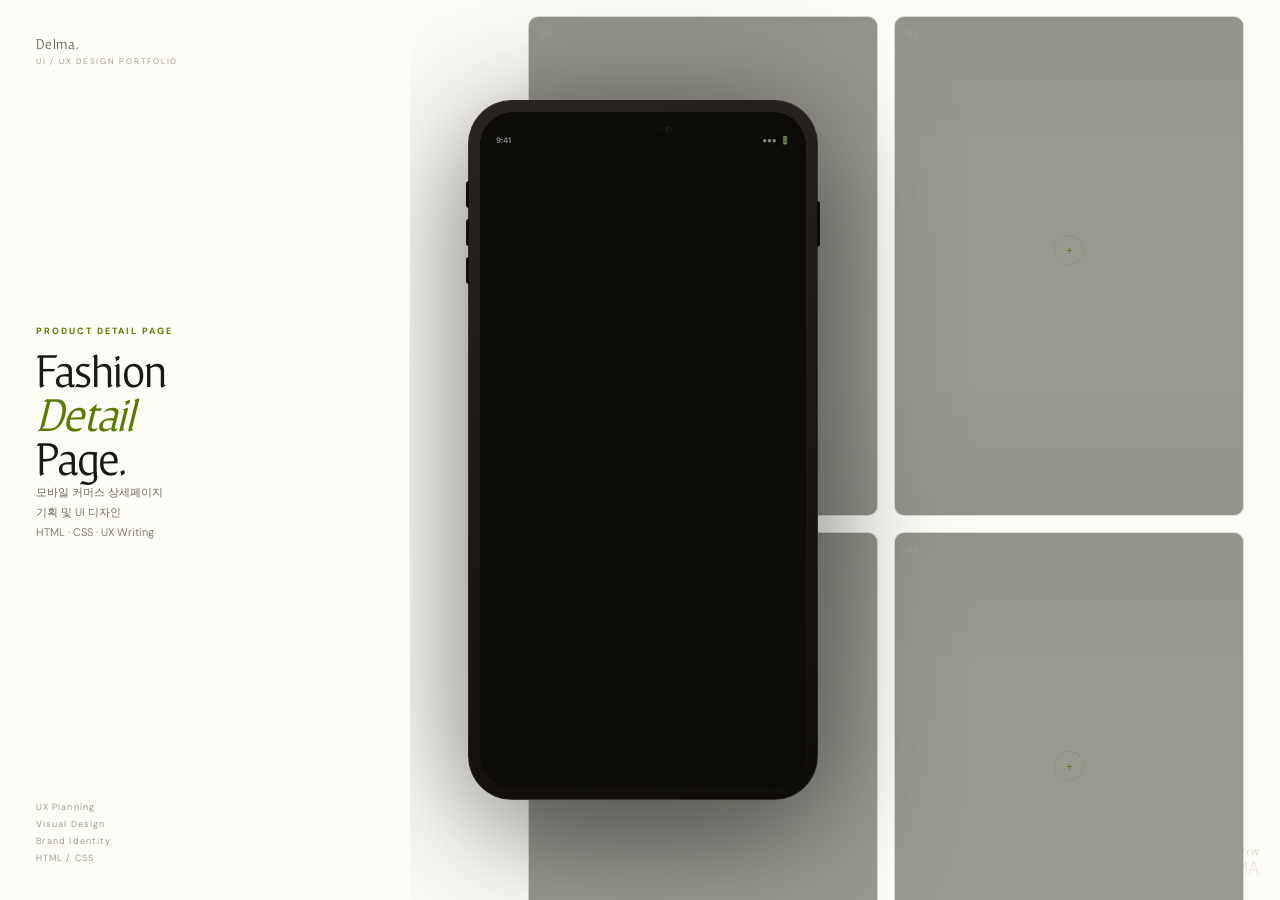
==== delma_portfolio_mockup.html @ aff7050b "changed all files" ====
<!doctype html>
<html lang="ko">
  <head>
    <meta charset="UTF-8" />
    <meta name="viewport" content="width=device-width, initial-scale=1.0" />

    <title>DELMA — Portfolio</title>
    <link rel="stylesheet" href="./css/reset.css" />
    <link rel="stylesheet" href="./css/root.css" />
    <link rel="stylesheet" href="./css/style.css" />
    <link
      href="https://fonts.googleapis.com/css2?family=Noto+Sans+KR:wght@300;400;700;900&family=DM+Sans:wght@300;400;500;700&display=swap"
      rel="stylesheet"
    />
    <style>
      @font-face {
        font-family: "Zen Serif";
        src: url("../fonts/ZEN-SERIF-Regular.otf") format("opentype");
        font-weight: 400;
        font-style: normal;
      }

      * {
        margin: 0;
        padding: 0;
        box-sizing: border-box;
      }
      html,
      body {
        width: 100%;
        height: 100%;
        overflow: hidden;
      }
      .wrap {
        width: 100%;
        height: 100vh;
        min-height: 580px;
        background: var(--bg);
        display: flex;
        align-items: stretch;
        font-family: "DM Sans", sans-serif;
        overflow: hidden;
      }

      /* ══ LEFT ══ */
      .left {
        width: 32%;
        flex-shrink: 0;
        display: flex;
        flex-direction: column;
        justify-content: space-between;
        padding: 36px 28px 36px 36px;
        position: relative;
        z-index: 2;
      }
      .left::after {
        content: "";
        position: absolute;
        right: 0;
        top: 10%;
        bottom: 10%;
        width: 1px;
        background: linear-gradient(
          to bottom,
          transparent,
          var(--border),
          transparent
        );
      }
      .brand {
        font-family: "Zen Serif", serif;
        font-size: 13px;
        color: var(--fg2);
        letter-spacing: 0.06em;
      }
      .brand span {
        display: block;
        font-family: "DM Sans", sans-serif;
        font-size: 8px;
        letter-spacing: 0.22em;
        color: var(--fg3);
        margin-top: 3px;
      }
      .title-eyebrow {
        font-size: 9px;
        letter-spacing: 0.22em;
        color: var(--lime-text);
        font-weight: 700;
        margin-bottom: 14px;
      }
      .title-main {
        font-family: "Zen Serif", serif;
        font-size: 42px;
        font-weight: 400;
        color: var(--fg);
        line-height: 1.05;
        letter-spacing: -1px;
      }
      .title-main em {
        font-style: italic;
        color: var(--lime-text);
      }

      .title-desc {
        font-size: 11px;
        color: var(--fg2);
        line-height: 1.8;
        font-weight: 300;
      }
      .tag-row {
        display: flex;
        flex-direction: column;
        gap: 5px;
      }
      .tag-item {
        font-size: 9px;
        letter-spacing: 0.12em;
        color: var(--fg3);
      }

      /* ══ RIGHT AREA ══ */
      .right-area {
        flex: 1;
        position: relative;
        overflow: hidden;
      }

      /* 백그라운드 이미지 4칸 */
      .bg-grid {
        position: absolute;
        right: 20px;
        top: 0;
        display: grid;
        grid-template-columns: 350px 350px;
        grid-template-rows: 500px 500px;
        gap: 16px;
        padding: 16px 16px 16px 12px;
      }
      .bg-frame {
        border-radius: 10px;
        overflow-y: scroll;
        overflow-x: hidden;
        scrollbar-width: none;
        -webkit-overflow-scrolling: touch;
        position: relative;
        background: var(--bg2);
        border: 1px solid var(--border);
      }
      .bg-frame::-webkit-scrollbar {
        display: none;
      }
      .bg-frame img {
        width: 100%;
        height: auto;
        min-height: 100%;
        display: block;
        object-position: top center;
      }
      .bg-frame::before {
        content: "";
        position: absolute;
        inset: 0;
        background: linear-gradient(
          to bottom,
          rgba(26, 26, 20, 0.04),
          transparent 30%,
          transparent 70%,
          rgba(26, 26, 20, 0.04)
        );
        pointer-events: none;
        z-index: 1;
      }
      .bg-frame::after {
        content: "";
        position: absolute;
        inset: 0;
        background: rgba(26, 26, 20, 0.4);
        pointer-events: none;
        z-index: 1;
        transition: opacity 0.3s ease;
      }
      .bg-frame:hover::after {
        opacity: 0;
      }

      /* 이미지 없을 때 가이드 */
      .bg-frame img[src=""],
      .bg-frame img:not([src]) {
        display: none;
      }
      .bg-num {
        position: absolute;
        top: 10px;
        left: 12px;
        font-size: 9px;
        font-weight: 700;
        color: var(--fg3);
        letter-spacing: 0.1em;
        font-family: "Noto Sans KR", sans-serif;
        pointer-events: none;
        z-index: 2;
      }
      .bg-guide {
        position: absolute;
        inset: 0;
        display: flex;
        flex-direction: column;
        align-items: center;
        justify-content: center;
        gap: 6px;
        pointer-events: none;
        z-index: 2;
      }
      .bg-guide-icon {
        width: 30px;
        height: 30px;
        border-radius: 50%;
        border: 1px dashed rgba(90, 122, 0, 0.3);
        display: flex;
        align-items: center;
        justify-content: center;
        font-size: 12px;
        color: var(--lime-text);
      }
      .bg-guide-text {
        font-size: 8px;
        color: var(--fg3);
        letter-spacing: 0.1em;
        text-align: center;
        line-height: 1.6;
      }

      /* 이미지 있으면 가이드 숨김 */
      .bg-frame.filled .bg-guide {
        display: none;
      }

      /* ══ 폰 목업 ══ */
      .phone-zone {
        position: absolute;
        left: 30%;
        top: 50%;
        transform: translate(-58%, -50%);
        z-index: 20;
      }
      .phone-zone::before {
        content: "";
        position: absolute;
        left: 50%;
        top: 50%;
        transform: translate(-50%, -50%);
        width: 220px;
        height: 220px;
        border-radius: 50%;
        background: radial-gradient(
          circle,
          rgba(200, 232, 122, 0.18),
          transparent 70%
        );
        pointer-events: none;
      }
      .phone-wrap {
        filter: drop-shadow(0 24px 64px rgba(0, 0, 0, 0.55));
      }
      .phone-outer {
        width: 350px;
        height: 700px;
        background: linear-gradient(160deg, #2a2420, #0f0d08);
        border-radius: 44px;
        padding: 11px;
        position: relative;
        border: 1px solid rgba(255, 255, 255, 0.08);
      }
      .phone-outer::before {
        content: "";
        position: absolute;
        left: -3px;
        top: 80px;
        width: 3px;
        height: 27px;
        background: #0f0d08;
        border-radius: 3px 0 0 3px;
        box-shadow:
          0 38px 0 #0f0d08,
          0 76px 0 #0f0d08;
      }
      .phone-outer::after {
        content: "";
        position: absolute;
        right: -3px;
        top: 100px;
        width: 3px;
        height: 46px;
        background: #0f0d08;
        border-radius: 0 3px 3px 0;
      }
      .phone-inner {
        background: #0c0b08;
        height: 100%;
        border-radius: 34px;
        overflow: hidden;
        position: relative;
      }

      /* 상태바 */
      .phone-statusbar {
        height: 38px;
        background: #0c0b08;
        display: flex;
        align-items: flex-end;
        justify-content: space-between;
        padding: 0 16px 5px;
        font-size: 8px;
        font-weight: 700;
        color: rgba(255, 255, 255, 0.5);
        position: relative;
        z-index: 5;
        flex-shrink: 0;
      }
      .sb-r {
        display: flex;
        gap: 3px;
        align-items: center;
      }

      /* 다이나믹 아일랜드 */
      .di {
        position: absolute;
        top: 7px;
        left: 50%;
        transform: translateX(-50%);
        width: 72px;
        height: 20px;
        background: #0c0b08;
        border-radius: 100px;
        z-index: 10;
        display: flex;
        align-items: center;
        justify-content: flex-end;
        padding-right: 7px;
        gap: 4px;
      }
      .di-dot {
        width: 4px;
        height: 4px;
        border-radius: 50%;
        background: #0a180a;
        opacity: 0.8;
      }
      .di-cam {
        width: 7px;
        height: 7px;
        border-radius: 50%;
        background: radial-gradient(circle at 35% 35%, #1a1a28, #000);
        border: 1px solid #1e1e1e;
      }

      /* ★ 스크롤 영역 ★ */
      .phone-scroll {
        height: 100%;
        overflow-y: scroll;
        overflow-x: hidden;
        scrollbar-width: none;
        -webkit-overflow-scrolling: touch;
      }
      .phone-scroll::-webkit-scrollbar {
        display: none;
      }

      /* 폰 화면 이미지 */
      .phone-scroll img {
        width: 100%;
        display: block;
        height: auto;
        min-height: 100%;
        object-fit: cover;
        object-position: top center;
      }

      /* 이미지 없을 때 플레이스홀더 */
      .phone-placeholder {
        height: 460px;
        background: #1a1612;
        display: flex;
        flex-direction: column;
        align-items: center;
        justify-content: center;
        gap: 12px;
      }
      .phone-scroll:has(img[src]) .phone-placeholder,
      .phone-scroll img[src]:not([src=""]) ~ .phone-placeholder {
        display: none;
      }

      .pp-icon {
        width: 44px;
        height: 44px;
        border-radius: 50%;
        border: 1px dashed rgba(200, 232, 122, 0.3);
        display: flex;
        align-items: center;
        justify-content: center;
        font-size: 18px;
        color: rgba(200, 232, 122, 0.5);
      }
      .pp-label {
        font-size: 9px;
        letter-spacing: 0.12em;
        color: rgba(255, 255, 255, 0.2);
        text-align: center;
        line-height: 1.9;
      }
      .pp-label code {
        display: block;
        font-size: 8px;
        color: rgba(200, 232, 122, 0.4);
        font-family: monospace;
        margin-top: 4px;
        letter-spacing: 0;
      }

      /* 홈바 */
      .hb-wrap {
        height: 22px;
        background: #0c0b08;
        display: flex;
        align-items: center;
        justify-content: center;
      }
      .hb {
        width: 64px;
        height: 3px;
        background: #fff;
        border-radius: 100px;
        opacity: 0.1;
      }

      /* 워터마크 */
      .watermark {
        position: absolute;
        bottom: 20px;
        right: 20px;
        z-index: 5;
        text-align: right;
        pointer-events: none;
      }
      .watermark span {
        display: block;
        font-size: 8px;
        letter-spacing: 0.18em;
        color: var(--fg3);
        opacity: 0.5;
      }
      .watermark strong {
        font-family: "Zen Serif", serif;
        font-size: 18px;
        color: var(--fg3);
        opacity: 0.2;
        font-weight: 400;
      }
    </style>
  </head>
  <body>
    <div class="wrap">
      <!-- ── LEFT ── -->
      <div class="left">
        <div class="brand">Delma.<span>UI / UX DESIGN PORTFOLIO</span></div>
        <div>
          <div class="title-eyebrow">PRODUCT DETAIL PAGE</div>
          <div class="title-main">Fashion<br /><em>Detail</em><br />Page.</div>
          <div class="title-desc">
            모바일 커머스 상세페이지<br />기획 및 UI 디자인<br />HTML · CSS · UX
            Writing
          </div>
        </div>
        <div class="tag-row">
          <div class="tag-item">UX Planning</div>
          <div class="tag-item">Visual Design</div>
          <div class="tag-item">Brand Identity</div>
          <div class="tag-item">HTML / CSS</div>
        </div>
      </div>

      <!-- ── RIGHT AREA ── -->
      <div class="right-area">
        <!-- 백그라운드 이미지 4칸 -->
        <!-- ★ src="" 에 이미지 경로를 넣으세요. 예: src="detail_01.jpg" -->
        <div class="bg-grid">
          <div class="bg-frame" id="bf1">
            <div class="bg-num">01</div>
            <img
              src="images/delmaproductp2.jpg"
              alt="상세페이지 01"
              onerror="this.style.display = 'none'"
              onload="this.closest('.bg-frame').classList.add('filled')"
            />
            <div class="bg-guide">
              <div class="bg-guide-icon">+</div>
              <div class="bg-guide-text">src="" 에<br />이미지 경로 입력</div>
            </div>
          </div>

          <div class="bg-frame" id="bf2">
            <div class="bg-num">02</div>
            <img
              src="images/trainingsetup.jpg"
              alt="상세페이지 02"
              onerror="this.style.display = 'none'"
              onload="this.closest('.bg-frame').classList.add('filled')"
            />
            <div class="bg-guide">
              <div class="bg-guide-icon">+</div>
              <div class="bg-guide-text">src="" 에<br />이미지 경로 입력</div>
            </div>
          </div>

          <div class="bg-frame" id="bf3">
            <div class="bg-num">03</div>
            <img
              src="images/delmaproductp3.jpg"
              alt="상세페이지 03"
              onerror="this.style.display = 'none'"
              onload="this.closest('.bg-frame').classList.add('filled')"
            />
            <div class="bg-guide">
              <div class="bg-guide-icon">+</div>
              <div class="bg-guide-text">src="" 에<br />이미지 경로 입력</div>
            </div>
          </div>

          <div class="bg-frame" id="bf4">
            <div class="bg-num">04</div>
            <img
              src="images/hiddenhmct.jpg"
              alt="상세페이지 04"
              onerror="this.style.display = 'none'"
              onload="this.closest('.bg-frame').classList.add('filled')"
            />
            <div class="bg-guide">
              <div class="bg-guide-icon">+</div>
              <div class="bg-guide-text">src="" 에<br />이미지 경로 입력</div>
            </div>
          </div>
        </div>

        <!-- 폰 목업 -->
        <div class="phone-zone">
          <div class="phone-wrap">
            <div class="phone-outer">
              <div class="phone-inner">
                <div class="di">
                  <div class="di-dot"></div>
                  <div class="di-cam"></div>
                </div>
                <div class="phone-statusbar">
                  <span>9:41</span>
                  <div class="sb-r"><span>●●●</span><span>🔋</span></div>
                </div>

                <!-- ★ 스크롤 영역 — src="" 에 이미지 경로 입력 -->
                <div class="phone-scroll">
                  <img
                    src="images/corduroyjk1.png"
                    alt="모바일 상세페이지"
                    onerror="this.style.display = 'none'"
                  />
                  <div class="phone-placeholder">
                    <div class="pp-icon">📱</div>
                    <div class="pp-label">
                      아래 img 태그의<br />src="" 에 경로 입력
                      <code>&lt;img src="detail.jpg"&gt;</code>
                    </div>
                  </div>
                </div>

                <div class="hb-wrap"><div class="hb"></div></div>
              </div>
            </div>
          </div>
        </div>

        <div class="watermark"><span>2024 F/W</span><strong>DELMA</strong></div>
      </div>
    </div>
  </body>
</html>
---- css/root.css ----
:root {
  --lime: #c8e87a;
  --lime2: #b8d96a;
  --lime-text: #5a7a00;
  --bg: #fefcf6;
  --bg2: #eeeee4;
  --fg: #1a1a14;
  --fg2: #6b6b55;
  --fg3: #9e9e88;
  --white: #ffffff;
  --border: rgba(26, 26, 20, 0.1);
  --glass-bg: rgba(255, 255, 255, 0.55);
  --glass-border: rgba(255, 255, 255, 0.7);
  --glass-shadow: rgba(26, 26, 20, 0.15);
  --nav-h: 48px;
  --ticker-h: 32px;
}
[data-theme="dark"] {
  --bg: #14140f;
  --bg2: #1e1e16;
  --fg: #f0f0e0;
  --fg2: #9a9a80;
  --fg3: #5a5a48;
  --white: #1e1e16;
  --border: rgba(240, 240, 224, 0.1);
  --glass-bg: rgba(30, 30, 22, 0.6);
  --glass-border: rgba(200, 232, 122, 0.15);
}
---- css/style.css ----
@font-face {
  font-family: "LotteriaChwapttaenggyeo";
  src: url("https://cdn.jsdelivr.net/gh/projectnoonnu/noonfonts_2302@1.0/LOTTERIACHAB.woff2")
    format("woff2");
  font-weight: normal;
  font-display: swap;
}

@font-face {
  font-family: "Cafe24ClassicType";
  src: url("https://cdn.jsdelivr.net/gh/projectnoonnu/noonfonts_2210-2@1.0/Cafe24ClassicType-Regular.woff2")
    format("woff2");
  font-weight: normal;
  font-display: swap;
}

@font-face {
  font-family: "EarlySummerFloweringTreeV20JangHyeri";
  src: url("https://cdn.jsdelivr.net/gh/projectnoonnu/2604-1@1.0/Asummerflowertree-Bold.woff2")
    format("woff2");
  font-weight: normal;
  font-display: swap;
}

@font-face {
  font-family: "Zen Serif";
  src: url("../fonts/ZEN-SERIF-Regular.otf") format("opentype");
  font-weight: 400;
  font-style: normal;
}

/* ── TICKER ── */
.ticker-wrap {
  height: var(--ticker-h);
  background: var(--lime);
  overflow: hidden;
  display: flex;
  align-items: center;
}
.ticker-track {
  display: flex;
  align-items: center;
  animation: ticker 22s linear infinite;
  white-space: nowrap;
}
.ticker-track span {
  font-size: 12px;
  font-weight: 700;
  letter-spacing: 0.18em;
  text-transform: uppercase;
  color: var(--fg);
  padding: 0 32px;
}
.ticker-track .dot {
  color: var(--fg);
  font-size: 14px;
  padding: 0;
}
@keyframes ticker {
  0% {
    transform: translateX(0);
  }
  100% {
    transform: translateX(-50%);
  }
}

/* ── NAV ── */
nav {
  position: sticky;
  top: 0;
  z-index: 100;
  height: var(--nav-h);
  display: flex;
  align-items: center;
  justify-content: space-between;
  padding: 0 40px;
  background: var(--bg);
  border-bottom: 1px solid var(--border);
  transition: background 0.4s;
}
.nav-logo {
  font-size: 14px;
  font-weight: 700;
  letter-spacing: 0.14em;
  color: var(--fg);
  text-decoration: none;
}
.nav-links {
  display: flex;
  align-items: center;
  gap: 40px;
}
.nav-links-mid {
  list-style: none;
}
.nav-links a {
  font-size: 12px;
  letter-spacing: 0.1em;
  color: var(--fg3);
  text-decoration: none;
  transition: color 0.2s;
}
.nav-links a:hover,
.nav-links a.active {
  color: var(--lime-text);
}
.theme-btn {
  font-size: 11px;
  letter-spacing: 0.08em;
  padding: 5px 12px;
  border: 1px solid var(--border);
  background: none;
  cursor: pointer;
  color: var(--fg2);
  border-radius: 2px;
  transition: all 0.2s;
}
.theme-btn:hover {
  background: var(--lime);
  color: var(--fg);
  border-color: var(--lime);
}

/* ── HERO ── */
.hero {
  min-height: calc(100vh - var(--nav-h));
  display: flex;
  align-items: start;
  justify-content: flex-end;
  padding: 60px;
  position: relative;
  background: url("../images/bgimg1.JPG") left/30% auto no-repeat;
}

/* .hero::before {
  content: "";
  position: absolute;
  inset: 0;
  background: rgba(124, 121, 84, 0.4);
  z-index: 0;
} */
.hero-slogan {
  text-align: right;
  z-index: 2;
}
.hero-slogan .line {
  font-family: "Zen Serif";
  font-size: clamp(60px, 9vw, 90px);
  font-weight: 100;
  line-height: 1.05;
  letter-spacing: -0.02em;
  color: var(--fg);
  display: block;
}
.hero-slogan .line.lime {
  color: var(--lime-text);
}

.hero-slogan .line.brand {
  font-weight: 500;
}

.hero-slogan .yurihan {
  display: flex;
}

.hero-slogan .line.lime-bg {
  display: inline-block;
  background: var(--lime);
  color: var(--fg);
  padding: 0 16px;
  border-radius: 4px;
}
.hero-intro {
  position: absolute;
  bottom: 60px;
  left: 60px;
  max-width: 360px;
}
.hero-intro-label {
  font-size: 11px;
  letter-spacing: 0.18em;
  text-transform: uppercase;
  color: var(--lime-text);
  margin-bottom: 12px;
  display: flex;
  align-items: center;
  gap: 10px;
}

.hero-intro-text {
  font-size: 15px;
  line-height: 1.8;
  color: var(--fg2);
}
.hero-intro-text strong {
  color: var(--fg);
  font-weight: 700;
}

/* ── SECTION BASE ── */
section {
  padding: 100px 40px;
}
.sec-header {
  display: flex;
  align-items: baseline;
  gap: 14px;
  margin-bottom: 56px;
}
.sec-num {
  font-size: 11px;
  letter-spacing: 0.14em;
  color: var(--lime-text);
  font-weight: 700;
}
.sec-title {
  font-family: "Zen Serif";
  font-size: clamp(28px, 4vw, 48px);
  font-weight: 900;
  letter-spacing: -0.02em;
}

/* ── GLASS CARD ── */
.glass {
  background: var(--glass-bg);
  border: 1px solid var(--glass-border);
  backdrop-filter: blur(12px);
  -webkit-backdrop-filter: blur(12px);
  border-radius: 16px;
}

/* ── BRANDS ── */
.brands-sec {
  background: var(--bg);
}
.brands-grid {
  display: grid;
  grid-template-columns: 1fr 1fr;
  gap: 16px;
}
.brand-card {
  border-radius: 16px;
  overflow: hidden;
  cursor: pointer;
  background: var(--glass-bg);
  border: 1px solid var(--glass-border);
  backdrop-filter: blur(12px);
  -webkit-backdrop-filter: blur(12px);
  transition:
    transform 0.3s,
    box-shadow 0.3s;
}
.brand-card:hover {
  transform: translateY(-4px);
  box-shadow: 0 20px 60px rgba(0, 0, 0, 0.08);
}
.brand-card-inner {
  padding: 40px 36px;
}
.brand-period {
  display: block;
  font-size: 11px;
  letter-spacing: 0.14em;
  text-transform: uppercase;
  color: var(--lime-text);
  margin-bottom: 12px;
  font-weight: 700;
}
.brand-name {
  font-family: "Zen Serif";
  font-size: clamp(32px, 3vw, 56px);
  font-weight: 400;
  line-height: 1.05;
  letter-spacing: -0.02em;
  margin-bottom: 12px;
}
.brand-sub {
  font-size: 12px;
  letter-spacing: 0.1em;
  color: var(--fg2);
  margin-bottom: 28px;
}
.brand-img {
  width: 100%;
  aspect-ratio: 16/9;
  object-fit: cover;
  display: block;
}
.brand-tags {
  list-style: none;
  display: flex;
  gap: 6px;
  flex-wrap: wrap;
  margin-top: 20px;
}
.tag {
  font-size: 10px;
  letter-spacing: 0.1em;
  text-transform: uppercase;
  padding: 5px 12px;
  border: 1px solid var(--border);
  color: var(--fg2);
  border-radius: 100px;
  background: transparent;
}
.tag.lime {
  background: var(--lime);
  color: var(--fg);
  border-color: var(--lime);
  font-weight: 700;
}

/* ── WORKS ── */
.works-sec {
  background: var(--bg2);
}
.works-filter {
  display: flex;
  gap: 6px;
  margin-bottom: 36px;
  flex-wrap: wrap;
}
.flt-btn {
  font-size: 11px;
  letter-spacing: 0.1em;
  text-transform: uppercase;
  padding: 8px 18px;
  border: 1px solid var(--border);
  background: none;
  color: var(--fg2);
  cursor: pointer;
  border-radius: 100px;
  transition: all 0.2s;
}
.flt-btn.on,
.flt-btn:hover {
  background: var(--lime);
  color: var(--fg);
  border-color: var(--lime);
  font-weight: 700;
}
.works-grid {
  display: grid;
  grid-template-columns: repeat(3, 1fr);
  gap: 12px;
}
.work-card {
  background: var(--glass-bg);
  border: 1px solid var(--glass-border);
  backdrop-filter: blur(12px);
  -webkit-backdrop-filter: blur(12px);
  border-radius: 12px;
  overflow: hidden;
  cursor: pointer;
  transition:
    transform 0.3s,
    box-shadow 0.3s;
}
.work-card:hover {
  transform: translateY(-4px);
  box-shadow: 0 16px 48px rgba(0, 0, 0, 0.1);
}
/* .work-card.wide {
  grid-column: span 2;
} */
.work-thumb {
  overflow: hidden;
  background: var(--bg2);
  aspect-ratio: 1;
  position: relative;
}

.work-thumb.nth-1::after {
  content: "BRAND PAGE";
}

.work-thumb::after {
  content: "";
  position: absolute;
  inset: 0;
  align-content: center;
  font-size: 4rem;
  font-weight: 900;
  background: rgba(255, 255, 255, 0.08);
  backdrop-filter: blur(16px) saturate(180%);
  -webkit-backdrop-filter: blur(16px) saturate(180%);
  border-top: 1px solid rgba(255, 255, 255, 0.4);
  border-left: 1px solid rgba(255, 255, 255, 0.25);
  border-right: 1px solid rgba(255, 255, 255, 0.08);
  border-bottom: 1px solid rgba(255, 255, 255, 0.08);
  box-shadow:
    0 4px 24px rgba(0, 0, 0, 0.15),
    inset 0 1px 0 rgba(255, 255, 255, 0.3);
  color: var(--fg);
  text-align: center;
  transform: translateY(0);
  transition: transform 0.4s cubic-bezier(0.4, 0, 0.2, 1);
}

.work-card:hover .work-thumb::after {
  transform: translateY(-100%);
}

.work-thumb img {
  width: 100%;
  height: 100%;
  object-fit: cover;
  display: block;
  transition: transform 0.5s cubic-bezier(0.4, 0, 0.2, 1);
}

.work-card:hover .work-thumb img {
  transform: scale(1.05);
}

.work-thumb img::after {
  content: "PRODUCT PAGE";
  position: absolute;
  inset: 0;
  background: rgba(0, 0, 0, 1);
  opacity: 1;
  transition: opacity 0.3s;
}

.work-info {
  padding: 18px 20px 22px;
}
.work-cat {
  font-size: 10px;
  letter-spacing: 0.16em;
  text-transform: uppercase;
  color: var(--lime-text);
  margin-bottom: 6px;
  font-weight: 700;
}
.work-title {
  font-family: "Noto Sans KR", sans-serif;
  font-size: 17px;
  font-weight: 700;
  line-height: 1.3;
  margin-bottom: 6px;
}
.work-desc {
  font-size: 12px;
  line-height: 1.6;
  color: var(--fg2);
}

/* ── SKILLS ── */
.skills-sec {
  background: var(--bg);
}
.skills-sec .sec-title {
  color: var(--fg);
}
.skills-sec .sec-num {
  color: var(--lime-text);
}
.skills-wrap {
  background: var(--lime);
  border: none;
  box-shadow: none;
  backdrop-filter: none;
  -webkit-backdrop-filter: none;
  border-radius: 24px;
  padding: 48px;
}
.skills-icons {
  list-style: none;
  display: flex;
  gap: 12px;
  flex-wrap: wrap;
  justify-content: center;
}
.skill-icon-card {
  background: rgba(255, 255, 255, 0.55);
  border: 1px solid rgba(255, 255, 255, 0.7);
  border-radius: 14px;
  box-shadow: none;
  padding: 20px 16px;
  text-align: center;
  min-width: 90px;
  transition: transform 0.2s;
}
.skill-icon-card:hover {
  transform: translateY(-4px);
}
.skill-icon-card .ico {
  font-size: 28px;
  margin-bottom: 8px;
}
.skill-icon-card .lbl {
  font-size: 11px;
  font-weight: 700;
  letter-spacing: 0.06em;
  color: var(--fg);
}

/* ── ABOUT ── */
.about-sec {
  background: var(--bg);
}
.about-grid {
  display: grid;
  grid-template-columns: 1fr 1fr;
  gap: 16px;
}
.about-card {
  background: var(--glass-bg);
  border: 1px solid var(--glass-border);
  backdrop-filter: blur(12px);
  -webkit-backdrop-filter: blur(12px);
  border-radius: 16px;
  padding: 36px;
}
.about-card-label {
  font-size: 10px;
  letter-spacing: 0.18em;
  text-transform: uppercase;
  color: var(--lime-text);
  font-weight: 700;
  margin-bottom: 20px;
}
.about-row {
  display: flex;
  gap: 0;
  border-bottom: 1px solid var(--border);
  padding: 14px 0;
}
.about-row:last-child {
  border-bottom: none;
}
.about-key {
  font-size: 11px;
  letter-spacing: 0.1em;
  text-transform: uppercase;
  color: var(--fg3);
  width: 120px;
  flex-shrink: 0;
  padding-top: 2px;
}
.about-val {
  font-size: 14px;
  line-height: 1.6;
  color: var(--fg);
}
.about-val a {
  color: var(--lime-text);
  text-decoration: none;
  border-bottom: 1px solid var(--lime2);
}

/* ── MOCKUP OVERLAY ── */
.mockup-ov {
  display: flex;
  position: fixed;
  inset: 0;
  z-index: 2000;
  background: #000;
  opacity: 0;
  pointer-events: none;
  transition: opacity 0.35s ease;
}
.mockup-ov.open {
  opacity: 1;
  pointer-events: all;
}
.mockup-ov iframe {
  width: 100%;
  height: 100%;
  border: none;
}
.mockup-close {
  position: absolute;
  top: 16px;
  right: 20px;
  z-index: 2001;
  background: rgba(0, 0, 0, 0.7);
  color: #fff;
  border: 1px solid rgba(255, 255, 255, 0.3);
  padding: 8px 16px;
  border-radius: 4px;
  font-size: 13px;
  cursor: pointer;
  backdrop-filter: blur(4px);
}
.mockup-close:hover {
  background: rgba(255, 255, 255, 0.15);
}

/* ── POPUP ── */
.pop-ov {
  position: fixed;
  inset: 0;
  z-index: 300;
  background: rgba(10, 10, 8, 0.8);
  backdrop-filter: blur(6px);
  display: flex;
  align-items: center;
  justify-content: center;
  padding: 40px;
  opacity: 0;
  pointer-events: none;
  transition: opacity 0.3s;
}
.pop-ov.open {
  opacity: 1;
  pointer-events: all;
}
.pop-box {
  background: var(--bg);
  border: 1px solid var(--border);
  border-radius: 20px;
  max-width: 860px;
  width: 100%;
  max-height: 90vh;
  overflow-y: auto;
  transform: translateY(24px) scale(0.98);
  transition: transform 0.3s cubic-bezier(0.4, 0, 0.2, 1);
}
.pop-ov.open .pop-box {
  transform: translateY(0) scale(1);
}
.pop-head {
  display: flex;
  justify-content: space-between;
  align-items: flex-start;
  padding: 28px 36px 20px;
  border-bottom: 1px solid var(--border);
  position: sticky;
  top: 0;
  background: var(--bg);
  z-index: 1;
  border-radius: 20px 20px 0 0;
}
.pop-cat {
  font-size: 10px;
  letter-spacing: 0.18em;
  text-transform: uppercase;
  color: var(--lime-text);
  font-weight: 700;
  margin-bottom: 6px;
}
.pop-title {
  font-family: "Noto Sans KR", sans-serif;
  font-size: 24px;
  font-weight: 900;
}
.pop-close {
  background: var(--lime);
  border: none;
  width: 32px;
  height: 32px;
  border-radius: 50%;
  cursor: pointer;
  font-size: 14px;
  font-weight: 700;
  color: var(--fg);
  flex-shrink: 0;
  transition: background 0.2s;
}
.pop-close:hover {
  background: var(--lime2);
}
.pop-body {
  padding: 32px 36px;
}
.pop-desc {
  font-size: 14px;
  line-height: 1.9;
  color: var(--fg2);
  margin-bottom: 24px;
  max-width: 560px;
}
.pop-meta {
  display: flex;
  gap: 28px;
  flex-wrap: wrap;
  margin-bottom: 32px;
  padding-bottom: 24px;
  border-bottom: 1px solid var(--border);
}

.pop-meta-k {
  font-size: 10px;
  letter-spacing: 0.14em;
  text-transform: uppercase;
  color: var(--fg3);
  margin-bottom: 4px;
}
.pop-meta-v {
  font-size: 14px;
  font-weight: 700;
  color: var(--fg);
}
.pop-imgs {
  display: flex;
  flex-direction: column;
  gap: 6px;
}
.pop-imgs.grid {
  display: grid;
  grid-template-columns: 1fr 1fr 1fr;
  gap: 8px;
}
.pop-imgs img {
  width: 100%;
  display: block;
  border-radius: 8px;
}
.pop-imgs.grid img {
  object-fit: cover;
}

/* ── FOOTER ── */
footer {
  background: var(--lime);
  padding: 48px 40px;
  display: flex;
  justify-content: space-between;
  align-items: center;
  flex-wrap: wrap;
  gap: 16px;
}
.ft-logo {
  font-size: 16px;
  font-weight: 900;
  letter-spacing: 0.1em;
  color: var(--fg);
}
.ft-copy {
  font-size: 12px;
  color: var(--fg);
}

/* ── REVEAL ── */
.reveal {
  opacity: 0;
  transform: translateY(28px);
  transition:
    opacity 0.7s cubic-bezier(0.4, 0, 0.2, 1),
    transform 0.7s cubic-bezier(0.4, 0, 0.2, 1);
}
.reveal.visible {
  opacity: 1;
  transform: none;
}

::-webkit-scrollbar {
  width: 4px;
}
::-webkit-scrollbar-track {
  background: var(--bg);
}
::-webkit-scrollbar-thumb {
  background: var(--lime2);
  border-radius: 2px;
}

@media (max-width: 768px) {
  nav {
    padding: 0 20px;
  }
  .nav-links .nav-links-mid {
    display: none;
  }
  section {
    padding: 72px 20px;
  }
  .hero {
    padding: 40px 20px 120px;
    justify-content: flex-start;
  }
  .hero-slogan .line {
    font-size: clamp(44px, 14vw, 72px);
  }
  .hero-slogan {
    text-align: left;
  }
  .hero-intro {
    left: 20px;
    bottom: 32px;
  }
  .brands-grid,
  .about-grid {
    grid-template-columns: 1fr;
  }
  .works-grid {
    grid-template-columns: 1fr;
  }
  .work-card.wide {
    grid-column: span 1;
  }
  .pop-ov {
    padding: 0;
    align-items: flex-end;
  }
  .pop-box {
    border-radius: 20px 20px 0 0;
    max-height: 92vh;
  }
  footer {
    padding: 32px 20px;
  }
  .skills-wrap {
    padding: 28px 20px;
  }
}
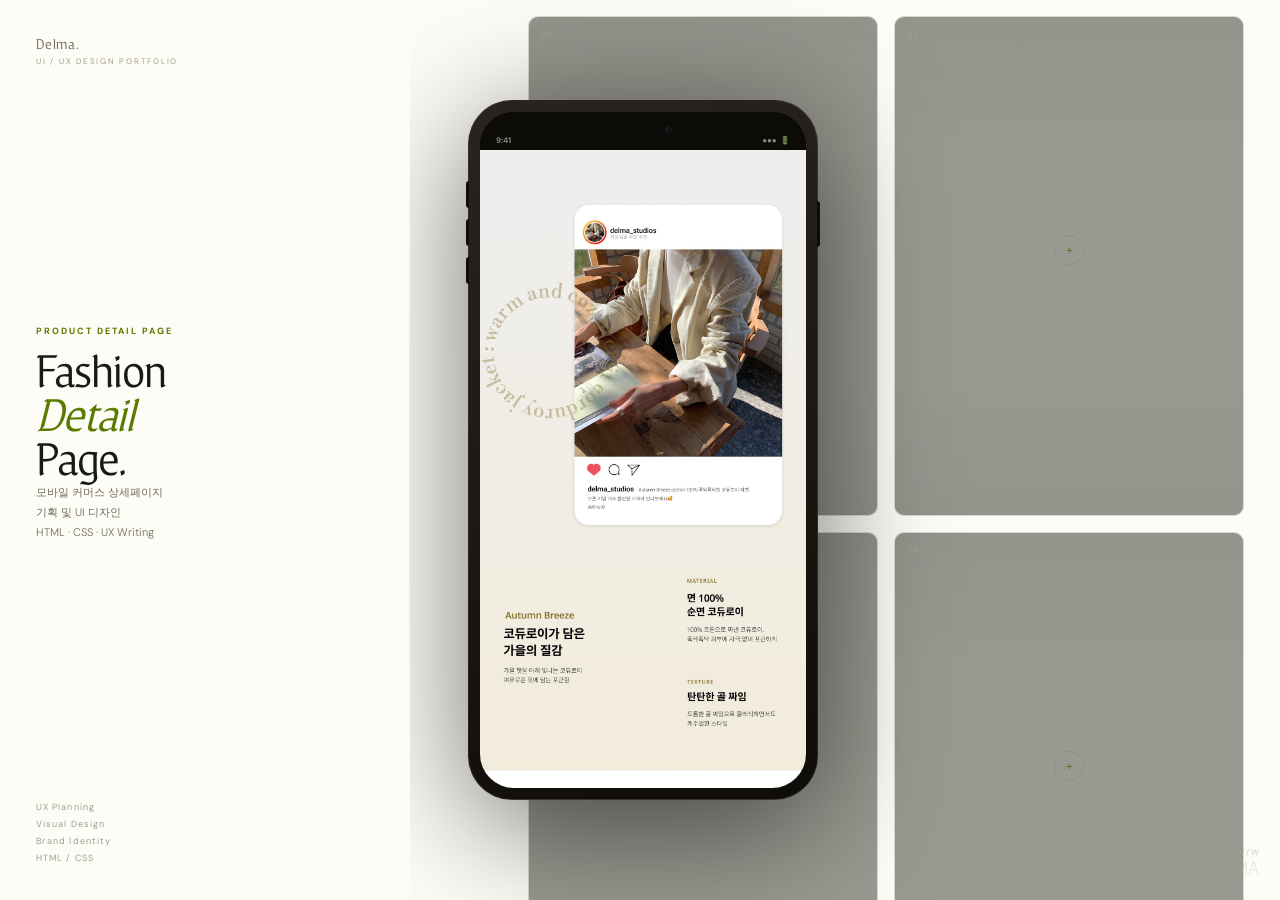
==== commit baa19fd1: "optimize: 이미지 용량 압축으로 페이지 로딩 속도 개선 - 포트폴리오 3개 페이지(delma, doosi_plant_theme, doosi_portfolio_mockup)에" ====
--- a/delma_portfolio_mockup.html
+++ b/delma_portfolio_mockup.html
@@ -560,7 +560,7 @@
                 <!-- ★ 스크롤 영역 — src="" 에 이미지 경로 입력 -->
                 <div class="phone-scroll">
                   <img
-                    src="images/corduroyjk1.png"
+                    src="images/corduroyjk1.jpg"
                     alt="모바일 상세페이지"
                     onerror="this.style.display = 'none'"
                   />
